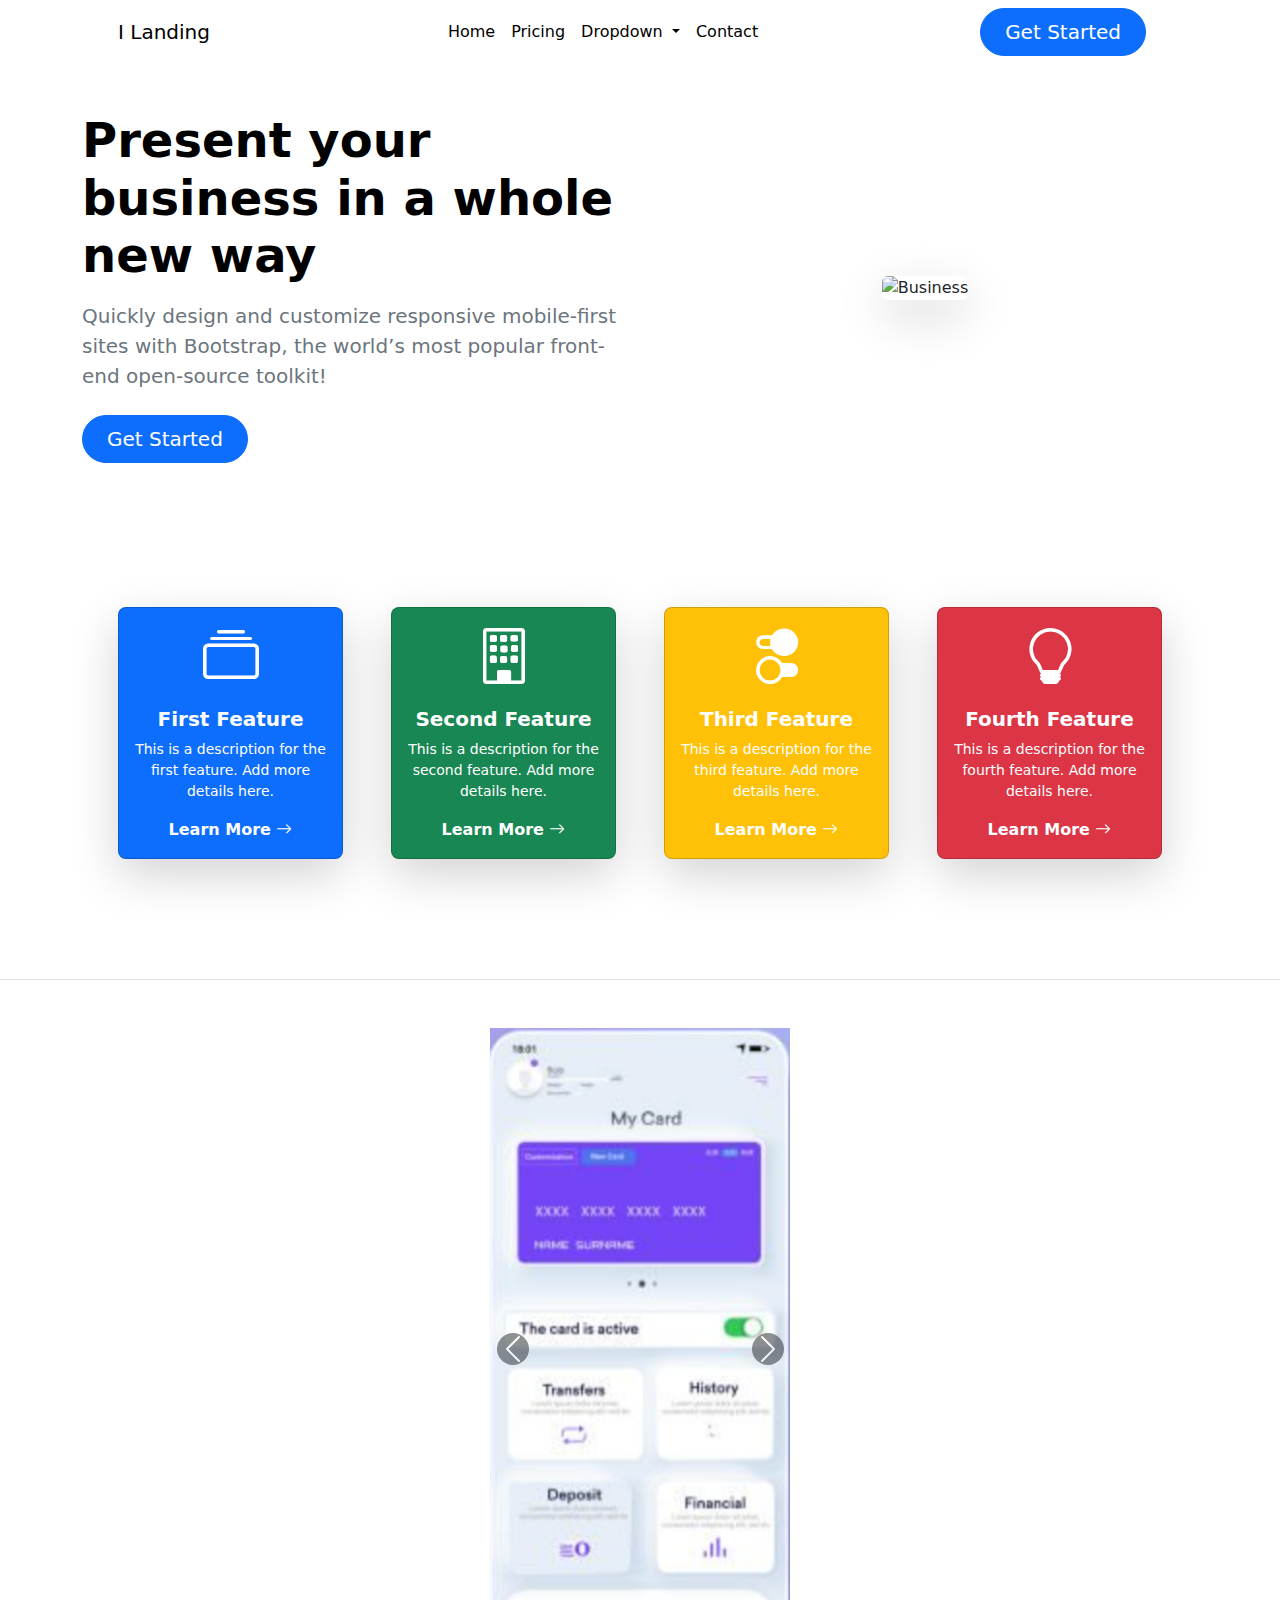
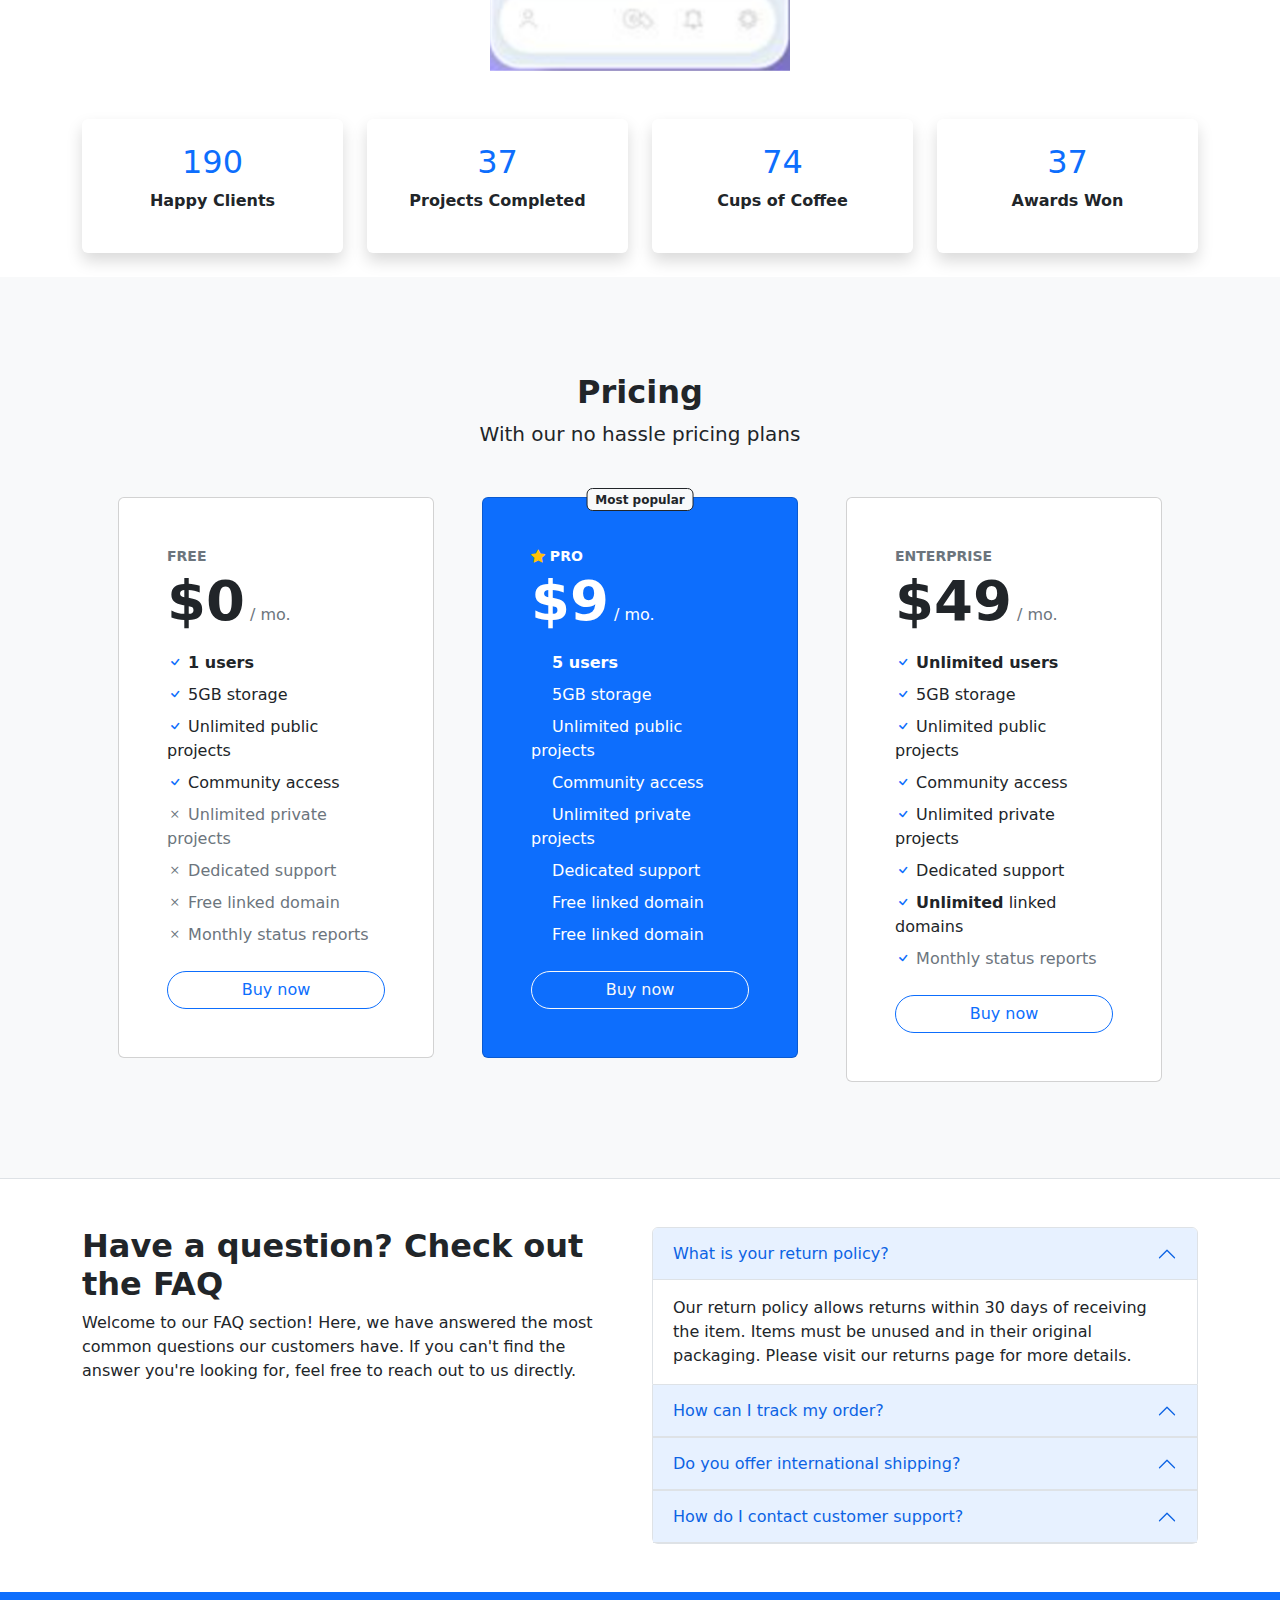
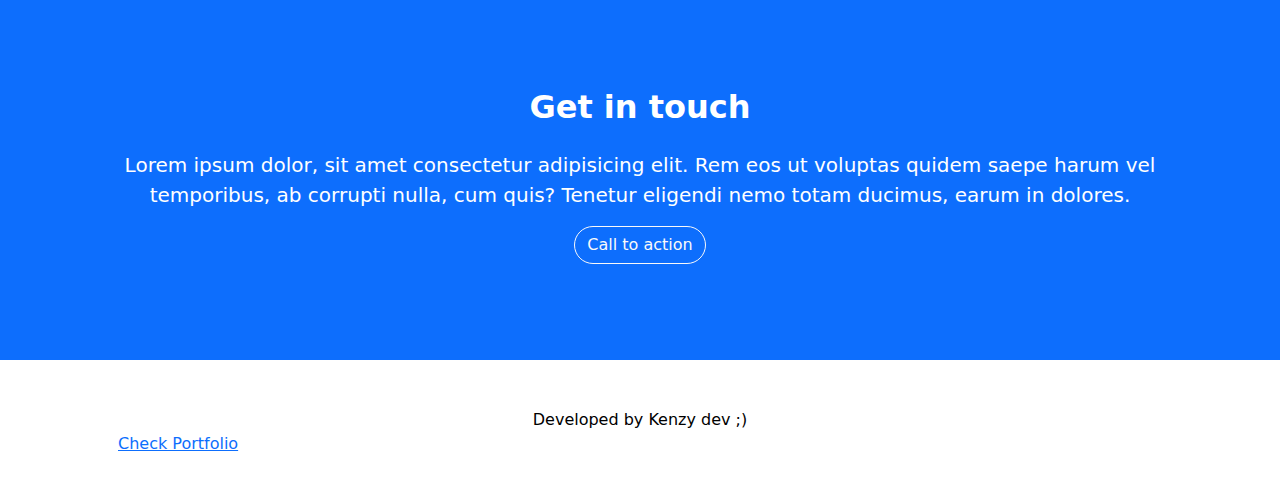
==== index.html @ da6e5389 "tech task" ====
<!DOCTYPE html>
<html lang="en">
  <head>
    <meta charset="utf-8" />
    <meta
      name="viewport"
      content="width=device-width, initial-scale=1, shrink-to-fit=no"
    />
    <meta name="description" content="" />
    <meta name="author" content="" />
    <title>Business Frontpage - Start Bootstrap Template</title>
    <link rel="icon" type="image/x-icon" href="assets/favicon.ico" />
    <link
      href="https://cdn.jsdelivr.net/npm/bootstrap-icons@1.4.1/font/bootstrap-icons.css"
      rel="stylesheet"
    />
    <link href="css/styles.css" rel="stylesheet" />
  </head>
  <body>
    <!-- Responsive navbar-->
    <nav class="navbar navbar-expand-lg bg-white">
      <div class="container px-5">
        <a class="navbar-brand text-black d-lg-none" href="#!">I Landing</a>

        <button
          class="navbar-toggler"
          type="button"
          data-bs-toggle="collapse"
          data-bs-target="#navbarSupportedContent"
          aria-controls="navbarSupportedContent"
          aria-expanded="false"
          aria-label="Toggle navigation"
        >
          <span class="navbar-toggler-icon"></span>
        </button>
        <div
          class="collapse navbar-collapse justify-content-sm-between"
          id="navbarSupportedContent"
        >
          <a class="navbar-brand text-black d-none d-lg-block" href="#!"
            >I Landing</a
          >

          <ul class="navbar-nav mb-2 mb-lg-0">
            <li class="nav-item">
              <a
                class="nav-link text-black active"
                aria-current="page"
                href="#!"
                >Home</a
              >
            </li>
            <li class="nav-item">
              <a class="nav-link text-black" href="#!">Pricing</a>
            </li>

            <li class="nav-item dropdown">
              <a
                class="nav-link dropdown-toggle text-black"
                href="#"
                id="navbarDropdown"
                role="button"
                data-bs-toggle="dropdown"
                aria-expanded="false"
              >
                Dropdown
              </a>
              <ul class="dropdown-menu">
                <li><a class="dropdown-item" href="#!">Web Design</a></li>
                <li><a class="dropdown-item" href="#!">Marketing</a></li>
                <li><a class="dropdown-item" href="#!">SEO</a></li>
              </ul>
            </li>
            <li class="nav-item">
              <a class="nav-link text-black" href="#!">Contact</a>
            </li>
          </ul>
          <div
            class="d-grid gap-3 d-sm-flex justify-content-sm-start justify-content-center"
          >
            <a class="btn btn-primary btn-lg px-4 me-sm-3" href="#features"
              >Get Started</a
            >
          </div>
        </div>
      </div>
    </nav>
    <!-- Header-->
    <header class="bs-gray-100">
      <div class="container custom-container my-5">
        <div class="row align-items-center">
          <!-- Left Text Section -->
          <div class="col-lg-6 text-lg-start text-center">
            <h1 class="display-5 fw-bold text-black mb-3">
              Present your business in a whole new way
            </h1>
            <p class="lead text-muted mb-4">
              Quickly design and customize responsive mobile-first sites with
              Bootstrap, the world’s most popular front-end open-source toolkit!
            </p>
            <div
              class="d-grid gap-3 d-sm-flex justify-content-sm-start justify-content-center"
            >
              <a class="btn btn-primary btn-lg px-4 me-sm-3" href="#features"
                >Get Started</a
              >
            </div>
          </div>

          <!-- Right Image Section -->
          <div class="col-lg-6 text-center">
            <img
              src="https://img.freepik.com/free-vector/people-teamworking-project-illustrated_23-2148788527.jpg"
              alt="Business"
              class="img-fluid rounded shadow-lg"
            />
          </div>
        </div>
      </div>
    </header>
    <!-- features section-->
    <section class="py-5 border-bottom" id="features">
      <div class="container px-5 my-5">
        <div class="row gx-5">
          <!-- Card 1 -->
          <div class="col-lg-3 col-md-6 mb-4">
            <div class="card text-white bg-primary shadow-lg rounded-3">
              <div class="card-body text-center">
                <i class="bi bi-collection display-4"></i>
                <h2 class="h5 fw-bold mt-3">First Feature</h2>
                <p class="small">
                  This is a description for the first feature. Add more details
                  here.
                </p>
                <a class="text-white text-decoration-none fw-bold" href="#!">
                  Learn More <i class="bi bi-arrow-right"></i>
                </a>
              </div>
            </div>
          </div>

          <!-- Card 2 -->
          <div class="col-lg-3 col-md-6 mb-4">
            <div class="card text-white bg-success shadow-lg rounded-3">
              <div class="card-body text-center">
                <i class="bi bi-building display-4"></i>
                <h2 class="h5 fw-bold mt-3">Second Feature</h2>
                <p class="small">
                  This is a description for the second feature. Add more details
                  here.
                </p>
                <a class="text-white text-decoration-none fw-bold" href="#!">
                  Learn More <i class="bi bi-arrow-right"></i>
                </a>
              </div>
            </div>
          </div>

          <!-- Card 3 -->
          <div class="col-lg-3 col-md-6 mb-4">
            <div class="card text-white bg-warning shadow-lg rounded-3">
              <div class="card-body text-center">
                <i class="bi bi-toggles2 display-4"></i>
                <h2 class="h5 fw-bold mt-3">Third Feature</h2>
                <p class="small">
                  This is a description for the third feature. Add more details
                  here.
                </p>
                <a class="text-white text-decoration-none fw-bold" href="#!">
                  Learn More <i class="bi bi-arrow-right"></i>
                </a>
              </div>
            </div>
          </div>

          <!-- Card 4 -->
          <div class="col-lg-3 col-md-6 mb-4">
            <div class="card text-white bg-danger shadow-lg rounded-3">
              <div class="card-body text-center">
                <i class="bi bi-lightbulb display-4"></i>
                <h2 class="h5 fw-bold mt-3">Fourth Feature</h2>
                <p class="small">
                  This is a description for the fourth feature. Add more details
                  here.
                </p>
                <a class="text-white text-decoration-none fw-bold" href="#!">
                  Learn More <i class="bi bi-arrow-right"></i>
                </a>
              </div>
            </div>
          </div>
        </div>
      </div>
    </section>

    <!-- slider -->
    <section class="py-5">
      <div class="container">
        <div
          id="carouselExample"
          class="carousel slide"
          style="width: 300px; margin: 0 auto"
          data-bs-ride="carousel"
          data-bs-interval="2000"
        >
          <div class="carousel-indicators">
            <button
              type="button"
              data-bs-target="#carouselExample"
              data-bs-slide-to="0"
              class="active"
            ></button>
            <button
              type="button"
              data-bs-target="#carouselExample"
              data-bs-slide-to="1"
            ></button>
            <button
              type="button"
              data-bs-target="#carouselExample"
              data-bs-slide-to="2"
            ></button>
          </div>

          <!-- Image Slides -->
          <div class="carousel-inner text-center">
            <div class="carousel-item active">
              <img
                src="./assets/image1.png"
                class="d-block w-100"
                alt="Slide 1"
              />
            </div>
            <div class="carousel-item">
              <img
                src="./assets/image2.png"
                class="d-block w-100"
                alt="Slide 2"
              />
            </div>
            <div class="carousel-item">
              <img
                src="./assets/image3.png"
                class="d-block w-100"
                alt="Slide 3"
              />
            </div>
          </div>

          <button
            class="carousel-control-prev"
            type="button"
            data-bs-target="#carouselExample"
            data-bs-slide="prev"
          >
            <span
              class="carousel-control-prev-icon bg-dark rounded-circle p-2"
              aria-hidden="true"
            ></span>
            <span class="visually-hidden">Previous</span>
          </button>
          <button
            class="carousel-control-next"
            type="button"
            data-bs-target="#carouselExample"
            data-bs-slide="next"
          >
            <span
              class="carousel-control-next-icon bg-dark rounded-circle p-2"
              aria-hidden="true"
            ></span>
            <span class="visually-hidden">Next</span>
          </button>
        </div>
      </div>
    </section>

    <div class="container text-center">
      <div class="row">
        <div class="col-lg-3 col-md-6 mb-4">
          <div class="counter-box p-4 bg-white shadow rounded">
            <h2 class="counter text-primary" data-target="1500">0</h2>
            <p class="fw-bold">Happy Clients</p>
          </div>
        </div>

        <div class="col-lg-3 col-md-6 mb-4">
          <div class="counter-box p-4 bg-white shadow rounded">
            <h2 class="counter text-primary" data-target="120">0</h2>
            <p class="fw-bold">Projects Completed</p>
          </div>
        </div>

        <div class="col-lg-3 col-md-6 mb-4">
          <div class="counter-box p-4 bg-white shadow rounded">
            <h2 class="counter text-primary" data-target="350">0</h2>
            <p class="fw-bold">Cups of Coffee</p>
          </div>
        </div>

        <div class="col-lg-3 col-md-6 mb-4">
          <div class="counter-box p-4 bg-white shadow rounded">
            <h2 class="counter text-primary" data-target="75">0</h2>
            <p class="fw-bold">Awards Won</p>
          </div>
        </div>
      </div>
    </div>

    <!-- Pricing section-->
    <section class="bg-light py-5 border-bottom">
      <div class="container px-5 my-5">
        <div class="text-center mb-5">
          <h2 class="fw-bolder">Pricing</h2>
          <p class="lead mb-0">With our no hassle pricing plans</p>
        </div>
        <div class="row gx-5 justify-content-center">
          <!-- Pricing card free-->
          <div class="col-lg-6 col-xl-4">
            <div class="card mb-5 mb-xl-0">
              <div class="card-body p-5">
                <div class="small text-uppercase fw-bold text-muted">Free</div>
                <div class="mb-3">
                  <span class="display-4 fw-bold">$0</span>
                  <span class="text-muted">/ mo.</span>
                </div>
                <ul class="list-unstyled mb-4">
                  <li class="mb-2">
                    <i class="bi bi-check text-primary"></i>
                    <strong>1 users</strong>
                  </li>
                  <li class="mb-2">
                    <i class="bi bi-check text-primary"></i>
                    5GB storage
                  </li>
                  <li class="mb-2">
                    <i class="bi bi-check text-primary"></i>
                    Unlimited public projects
                  </li>
                  <li class="mb-2">
                    <i class="bi bi-check text-primary"></i>
                    Community access
                  </li>
                  <li class="mb-2 text-muted">
                    <i class="bi bi-x"></i>
                    Unlimited private projects
                  </li>
                  <li class="mb-2 text-muted">
                    <i class="bi bi-x"></i>
                    Dedicated support
                  </li>
                  <li class="mb-2 text-muted">
                    <i class="bi bi-x"></i>
                    Free linked domain
                  </li>
                  <li class="text-muted">
                    <i class="bi bi-x"></i>
                    Monthly status reports
                  </li>
                </ul>
                <div class="d-grid">
                  <a class="btn btn-outline-primary" href="#!">Buy now</a>
                </div>
              </div>
            </div>
          </div>

          <div class="col-lg-6 col-xl-4">
            <div
              class="card mb-5 mb-xl-0 position-relative bg-primary text-white"
            >
              <span
                class="position-absolute top-0 start-50 translate-middle-x badge bg-light text-dark border border-dark text-blue"
                style="top: -10px !important"
                >Most popular</span
              >

              <div class="card-body p-5">
                <div class="small text-uppercase fw-bold">
                  <i class="bi bi-star-fill text-warning"></i>
                  Pro
                </div>
                <div class="mb-3">
                  <span class="display-4 fw-bold">$9</span>
                  <span>/ mo.</span>
                </div>
                <ul class="list-unstyled mb-4">
                  <li class="mb-2">
                    <i class="bi bi-check text-primary"></i>
                    <strong>5 users</strong>
                  </li>
                  <li class="mb-2">
                    <i class="bi bi-check text-primary"></i>
                    5GB storage
                  </li>
                  <li class="mb-2">
                    <i class="bi bi-check text-primary"></i>
                    Unlimited public projects
                  </li>
                  <li class="mb-2">
                    <i class="bi bi-check text-primary"></i>
                    Community access
                  </li>
                  <li class="mb-2">
                    <i class="bi bi-check text-primary"></i>
                    Unlimited private projects
                  </li>
                  <li class="mb-2">
                    <i class="bi bi-check text-primary"></i>
                    Dedicated support
                  </li>
                  <li class="mb-2">
                    <i class="bi bi-check text-primary"></i>
                    Free linked domain
                  </li>
                  <li class="mb-2">
                    <i class="bi bi-check text-primary"></i>
                    Free linked domain
                  </li>
                </ul>
                <div class="d-grid">
                  <button type="button" class="btn btn-outline-light">
                    Buy now
                  </button>
                </div>
              </div>
            </div>
          </div>

          <!-- Pricing card enterprise-->
          <div class="col-lg-6 col-xl-4">
            <div class="card">
              <div class="card-body p-5">
                <div class="small text-uppercase fw-bold text-muted">
                  Enterprise
                </div>
                <div class="mb-3">
                  <span class="display-4 fw-bold">$49</span>
                  <span class="text-muted">/ mo.</span>
                </div>
                <ul class="list-unstyled mb-4">
                  <li class="mb-2">
                    <i class="bi bi-check text-primary"></i>
                    <strong>Unlimited users</strong>
                  </li>
                  <li class="mb-2">
                    <i class="bi bi-check text-primary"></i>
                    5GB storage
                  </li>
                  <li class="mb-2">
                    <i class="bi bi-check text-primary"></i>
                    Unlimited public projects
                  </li>
                  <li class="mb-2">
                    <i class="bi bi-check text-primary"></i>
                    Community access
                  </li>
                  <li class="mb-2">
                    <i class="bi bi-check text-primary"></i>
                    Unlimited private projects
                  </li>
                  <li class="mb-2">
                    <i class="bi bi-check text-primary"></i>
                    Dedicated support
                  </li>
                  <li class="mb-2">
                    <i class="bi bi-check text-primary"></i>
                    <strong>Unlimited</strong>
                    linked domains
                  </li>
                  <li class="text-muted">
                    <i class="bi bi-check text-primary"></i>
                    Monthly status reports
                  </li>
                </ul>
                <div class="d-grid">
                  <a class="btn btn-outline-primary" href="#!">Buy now</a>
                </div>
              </div>
            </div>
          </div>
        </div>
      </div>
    </section>
    <!-- FAQ SECTION -->
    <section class="py-5">
      <div class="container">
        <div class="row">
          <!-- left side desc and title -->
          <div class="col-lg-6 mb-5 mb-lg-0">
            <h2 class="h2 fw-bolder">Have a question? Check out the FAQ</h2>
            <p>
              Welcome to our FAQ section! Here, we have answered the most common
              questions our customers have. If you can't find the answer you're
              looking for, feel free to reach out to us directly.
            </p>
          </div>

          <!--right side with questions and dropdowns -->
          <div class="col-lg-6">
            <div class="accordion" id="faqAccordion">
              <!-- Question 1 -->
              <div class="accordion-item">
                <h2 class="accordion-header" id="faqHeading1">
                  <button
                    class="accordion-button"
                    type="button"
                    data-bs-toggle="collapse"
                    data-bs-target="#faqCollapse1"
                    aria-expanded="true"
                    aria-controls="faqCollapse1"
                  >
                    What is your return policy?
                  </button>
                </h2>
                <div
                  id="faqCollapse1"
                  class="accordion-collapse collapse show"
                  aria-labelledby="faqHeading1"
                  data-bs-parent="#faqAccordion"
                >
                  <div class="accordion-body">
                    Our return policy allows returns within 30 days of receiving
                    the item. Items must be unused and in their original
                    packaging. Please visit our returns page for more details.
                  </div>
                </div>
              </div>

              <!-- Question 2 -->
              <div class="accordion-item">
                <h2 class="accordion-header" id="faqHeading2">
                  <button
                    class="accordion-button"
                    type="button"
                    data-bs-toggle="collapse"
                    data-bs-target="#faqCollapse2"
                    aria-expanded="false"
                    aria-controls="faqCollapse2"
                  >
                    How can I track my order?
                  </button>
                </h2>
                <div
                  id="faqCollapse2"
                  class="accordion-collapse collapse"
                  aria-labelledby="faqHeading2"
                  data-bs-parent="#faqAccordion"
                >
                  <div class="accordion-body">
                    Once your order is shipped, you will receive an email with
                    tracking information. You can also log into your account on
                    our website to track the status of your order.
                  </div>
                </div>
              </div>

              <!-- Question 3 -->
              <div class="accordion-item">
                <h2 class="accordion-header" id="faqHeading3">
                  <button
                    class="accordion-button"
                    type="button"
                    data-bs-toggle="collapse"
                    data-bs-target="#faqCollapse3"
                    aria-expanded="false"
                    aria-controls="faqCollapse3"
                  >
                    Do you offer international shipping?
                  </button>
                </h2>
                <div
                  id="faqCollapse3"
                  class="accordion-collapse collapse"
                  aria-labelledby="faqHeading3"
                  data-bs-parent="#faqAccordion"
                >
                  <div class="accordion-body">
                    Yes, we do offer international shipping to a wide range of
                    countries. Shipping fees and delivery times may vary
                    depending on your location.
                  </div>
                </div>
              </div>

              <!-- Question 4 -->
              <div class="accordion-item">
                <h2 class="accordion-header" id="faqHeading4">
                  <button
                    class="accordion-button"
                    type="button"
                    data-bs-toggle="collapse"
                    data-bs-target="#faqCollapse4"
                    aria-expanded="false"
                    aria-controls="faqCollapse4"
                  >
                    How do I contact customer support?
                  </button>
                </h2>
                <div
                  id="faqCollapse4"
                  class="accordion-collapse collapse"
                  aria-labelledby="faqHeading4"
                  data-bs-parent="#faqAccordion"
                >
                  <div class="accordion-body">
                    You can contact our customer support team through our
                    contact page or by sending an email to support@example.com.
                    We are available 24/7 to assist you.
                  </div>
                </div>
              </div>
            </div>
          </div>
        </div>
      </div>
    </section>
    <!--  -->

    <!-- Contact section-->
    <section class="bg-primary py-5">
      <div class="container px-5 my-5 px-5 text-white">
        <div class="text-center mb-5 gap-3 d-sm-flex flex-md-column">
          <h2 class="fw-bolder">Get in touch</h2>
          <p class="lead mb-0">
            Lorem ipsum dolor, sit amet consectetur adipisicing elit. Rem eos ut
            voluptas quidem saepe harum vel temporibus, ab corrupti nulla, cum
            quis? Tenetur eligendi nemo totam ducimus, earum in dolores.
          </p>
          <div>
            <button type="button" class="btn btn-outline-light btn-group">
              Call to action
            </button>
          </div>
        </div>
      </div>
    </section>
    <!-- Footer-->
    <footer class="py-5 bg-white text-black">
      <div class="container px-5">
        <p class="m-0 text-center text-black">Developed by Kenzy dev ;)</p>
        <a href="https://kenzy.vercel.app/developer">Check Portfolio</a>
        <button
          id="scrollToTopBtn"
          class="btn btn-primary btn-sm mt-3"
          style="position: fixed; bottom: 20px; right: 20px; display: none; width: 50px; height: 50px;"
        >
          ↑ 
        </button>
      </div>
    </footer>

    <script>
        // for anchor button to scroll
      var mybutton = document.getElementById("scrollToTopBtn");

      window.onscroll = function () {
        if (
          document.body.scrollTop > 100 ||
          document.documentElement.scrollTop > 100
        ) {
          mybutton.style.display = "block";
        } else {
          mybutton.style.display = "none";
        }
      };

      mybutton.onclick = function () {
        window.scrollTo({ top: 0, behavior: "smooth" });
      };

    //    counter
      document.addEventListener("DOMContentLoaded", function () {
        const counters = document.querySelectorAll(".counter");
        const speed = 310;

        counters.forEach((counter) => {
          const updateCount = () => {
            const target = +counter.getAttribute("data-target");
            const count = +counter.innerText;
            const increment = target / speed;

            if (count < target) {
              counter.innerText = Math.ceil(count + increment);
              setTimeout(updateCount, 20);
            } else {
              counter.innerText = target;
            }
          };

          updateCount();
        });
      });
    </script>
    <!-- Bootstrap core JS-->
    <script src="https://cdn.jsdelivr.net/npm/bootstrap@5.2.3/dist/js/bootstrap.bundle.min.js"></script>
    <!-- Core theme JS-->
    <script src="js/scripts.js"></script>
    <!-- * * * * * * * * * * * * * * * * * * * * * * * * * * * * * * * * * * * * * * * *-->
    <!-- * *                               SB Forms JS                               * *-->
    <!-- * * Activate your form at https://startbootstrap.com/solution/contact-forms * *-->
    <!-- * * * * * * * * * * * * * * * * * * * * * * * * * * * * * * * * * * * * * * * *-->
    <script src="https://cdn.startbootstrap.com/sb-forms-latest.js"></script>
  </body>
</html>
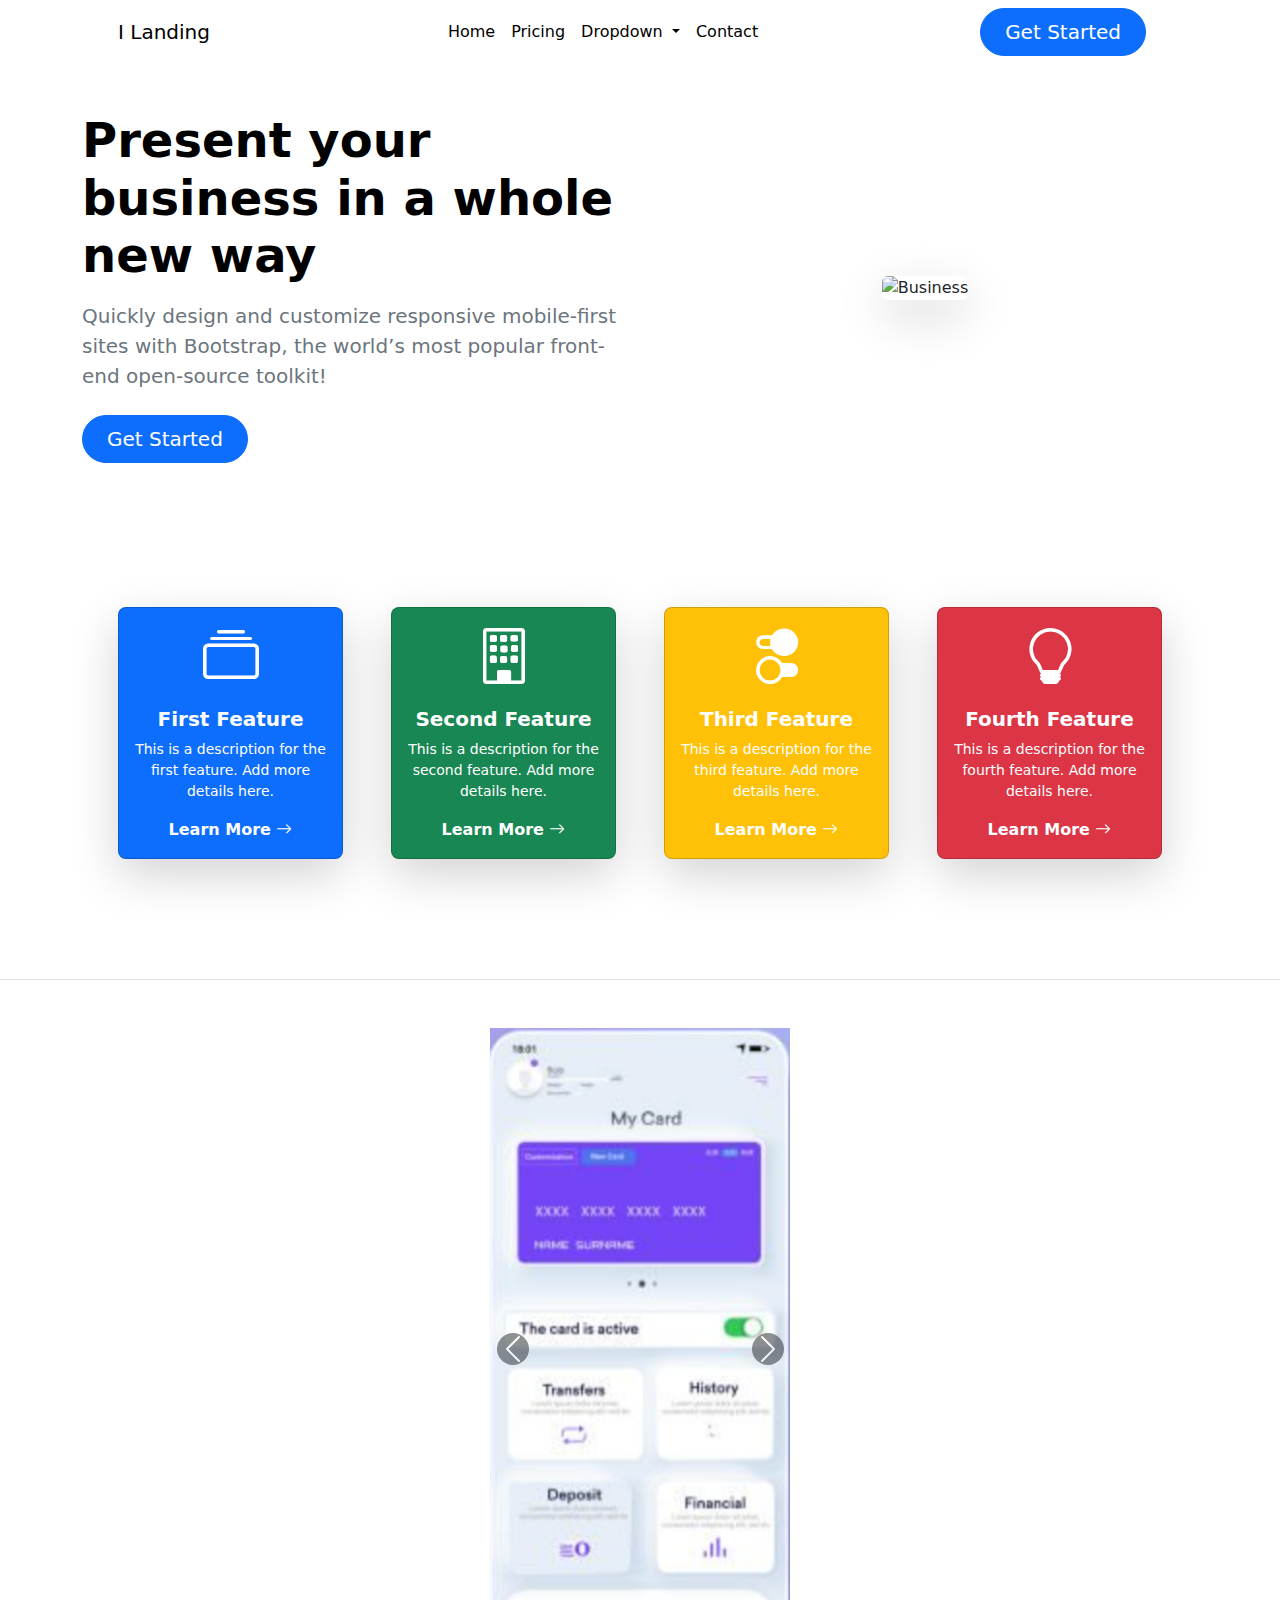
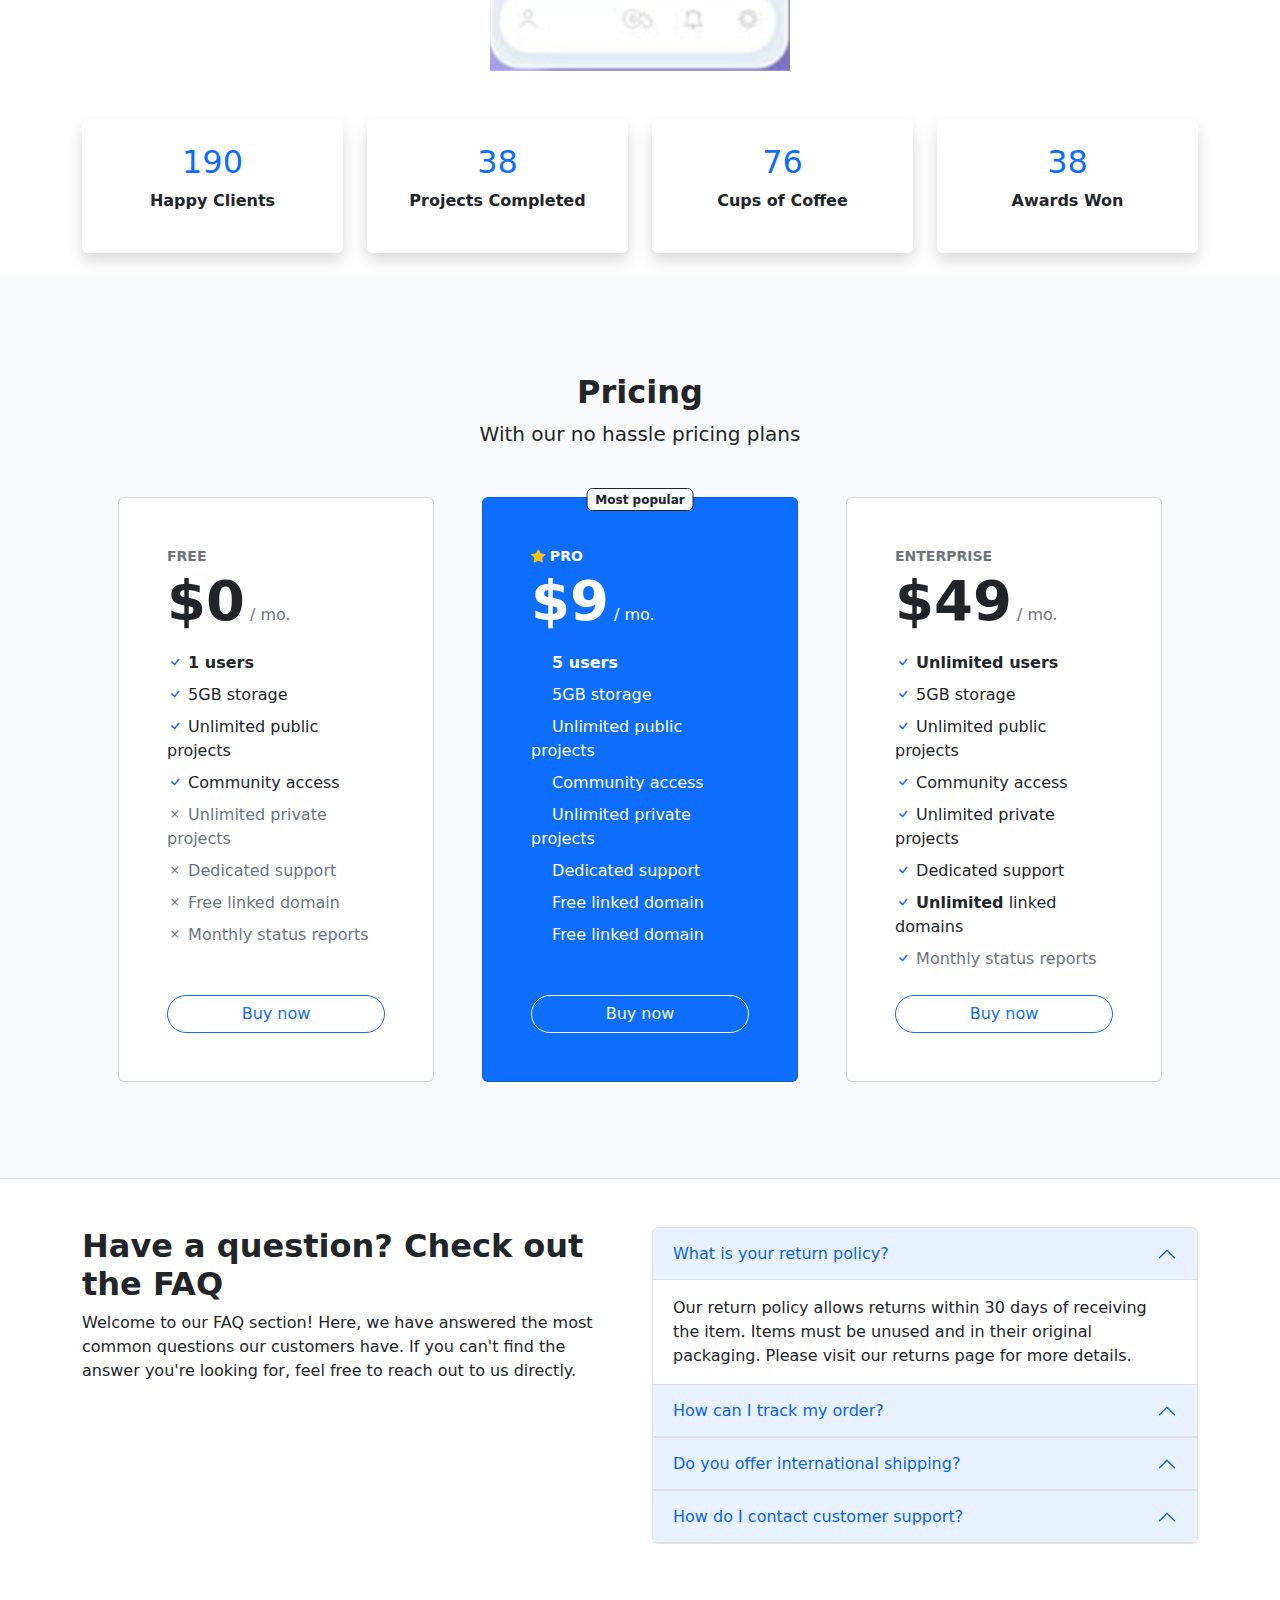
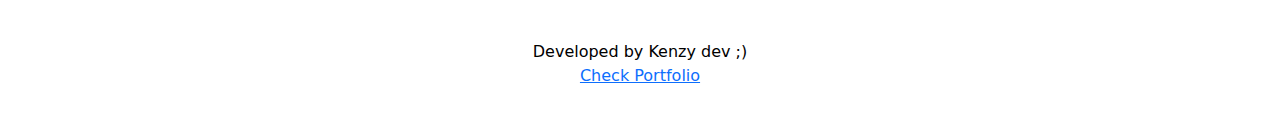
==== commit 65adef9b: "finished with footer" ====
--- a/index.html
+++ b/index.html
@@ -16,642 +16,701 @@
     />
     <link href="css/styles.css" rel="stylesheet" />
   </head>
+  <style>
+    html,
+    body {
+      height: 100%;
+      margin: 0;
+      padding: 0;
+    }
+
+    #page-container {
+      display: flex;
+      flex-direction: column;
+      min-height: 100vh;
+    }
+
+    #content-wrap {
+      flex: 1;
+    }
+
+    footer {
+      background: black;
+      color: white;
+      text-align: center;
+      padding: 20px 0;
+      width: 100%;
+    }
+  </style>
   <body>
-    <!-- Responsive navbar-->
-    <nav class="navbar navbar-expand-lg bg-white">
-      <div class="container px-5">
-        <a class="navbar-brand text-black d-lg-none" href="#!">I Landing</a>
-
-        <button
-          class="navbar-toggler"
-          type="button"
-          data-bs-toggle="collapse"
-          data-bs-target="#navbarSupportedContent"
-          aria-controls="navbarSupportedContent"
-          aria-expanded="false"
-          aria-label="Toggle navigation"
-        >
-          <span class="navbar-toggler-icon"></span>
-        </button>
-        <div
-          class="collapse navbar-collapse justify-content-sm-between"
-          id="navbarSupportedContent"
-        >
-          <a class="navbar-brand text-black d-none d-lg-block" href="#!"
-            >I Landing</a
-          >
-
-          <ul class="navbar-nav mb-2 mb-lg-0">
-            <li class="nav-item">
-              <a
-                class="nav-link text-black active"
-                aria-current="page"
-                href="#!"
-                >Home</a
+    <div id="page-container">
+      <div id="content-wrap">
+        <!-- Responsive navbar-->
+        <nav class="navbar navbar-expand-lg bg-white">
+          <div class="container px-5">
+            <a class="navbar-brand text-black d-lg-none" href="#!">I Landing</a>
+
+            <button
+              class="navbar-toggler"
+              type="button"
+              data-bs-toggle="collapse"
+              data-bs-target="#navbarSupportedContent"
+              aria-controls="navbarSupportedContent"
+              aria-expanded="false"
+              aria-label="Toggle navigation"
+            >
+              <span class="navbar-toggler-icon"></span>
+            </button>
+            <div
+              class="collapse navbar-collapse justify-content-sm-between"
+              id="navbarSupportedContent"
+            >
+              <a class="navbar-brand text-black d-none d-lg-block" href="#!"
+                >I Landing</a
               >
-            </li>
-            <li class="nav-item">
-              <a class="nav-link text-black" href="#!">Pricing</a>
-            </li>
-
-            <li class="nav-item dropdown">
-              <a
-                class="nav-link dropdown-toggle text-black"
-                href="#"
-                id="navbarDropdown"
-                role="button"
-                data-bs-toggle="dropdown"
-                aria-expanded="false"
+
+              <ul class="navbar-nav mb-2 mb-lg-0">
+                <li class="nav-item">
+                  <a
+                    class="nav-link text-black active"
+                    aria-current="page"
+                    href="#!"
+                    >Home</a
+                  >
+                </li>
+                <li class="nav-item">
+                  <a class="nav-link text-black" href="#!">Pricing</a>
+                </li>
+
+                <li class="nav-item dropdown">
+                  <a
+                    class="nav-link dropdown-toggle text-black"
+                    href="#"
+                    id="navbarDropdown"
+                    role="button"
+                    data-bs-toggle="dropdown"
+                    aria-expanded="false"
+                  >
+                    Dropdown
+                  </a>
+                  <ul class="dropdown-menu">
+                    <li><a class="dropdown-item" href="#!">Web Design</a></li>
+                    <li><a class="dropdown-item" href="#!">Marketing</a></li>
+                    <li><a class="dropdown-item" href="#!">SEO</a></li>
+                  </ul>
+                </li>
+                <li class="nav-item">
+                  <a class="nav-link text-black" href="#!">Contact</a>
+                </li>
+              </ul>
+              <div
+                class="d-grid gap-3 d-sm-flex justify-content-sm-start justify-content-center"
               >
-                Dropdown
-              </a>
-              <ul class="dropdown-menu">
-                <li><a class="dropdown-item" href="#!">Web Design</a></li>
-                <li><a class="dropdown-item" href="#!">Marketing</a></li>
-                <li><a class="dropdown-item" href="#!">SEO</a></li>
-              </ul>
-            </li>
-            <li class="nav-item">
-              <a class="nav-link text-black" href="#!">Contact</a>
-            </li>
-          </ul>
-          <div
-            class="d-grid gap-3 d-sm-flex justify-content-sm-start justify-content-center"
-          >
-            <a class="btn btn-primary btn-lg px-4 me-sm-3" href="#features"
-              >Get Started</a
+                <a class="btn btn-primary btn-lg px-4 me-sm-3" href="#features"
+                  >Get Started</a
+                >
+              </div>
+            </div>
+          </div>
+        </nav>
+
+        <header class="bs-gray-100">
+          <div class="container custom-container my-5">
+            <div class="row align-items-center">
+              <!-- Left Text Section -->
+              <div class="col-lg-6 text-lg-start text-center">
+                <h1 class="display-5 fw-bold text-black mb-3">
+                  Present your business in a whole new way
+                </h1>
+                <p class="lead text-muted mb-4">
+                  Quickly design and customize responsive mobile-first sites
+                  with Bootstrap, the world’s most popular front-end open-source
+                  toolkit!
+                </p>
+                <div
+                  class="d-grid gap-3 d-sm-flex justify-content-sm-start justify-content-center"
+                >
+                  <a
+                    class="btn btn-primary btn-lg px-4 me-sm-3"
+                    href="#features"
+                    >Get Started</a
+                  >
+                </div>
+              </div>
+
+              <!-- Right Image Section -->
+              <div class="col-lg-6 text-center">
+                <img
+                  src="https://img.freepik.com/free-vector/people-teamworking-project-illustrated_23-2148788527.jpg"
+                  alt="Business"
+                  class="img-fluid rounded shadow-lg"
+                />
+              </div>
+            </div>
+          </div>
+        </header>
+        <!-- features section-->
+        <section class="py-5 border-bottom" id="features">
+          <div class="container px-5 my-5">
+            <div class="row gx-5">
+              <!-- Card 1 -->
+              <div class="col-lg-3 col-md-6 mb-4">
+                <div class="card text-white bg-primary shadow-lg rounded-3">
+                  <div class="card-body text-center">
+                    <i class="bi bi-collection display-4"></i>
+                    <h2 class="h5 fw-bold mt-3">First Feature</h2>
+                    <p class="small">
+                      This is a description for the first feature. Add more
+                      details here.
+                    </p>
+                    <a
+                      class="text-white text-decoration-none fw-bold"
+                      href="#!"
+                    >
+                      Learn More <i class="bi bi-arrow-right"></i>
+                    </a>
+                  </div>
+                </div>
+              </div>
+
+              <!-- Card 2 -->
+              <div class="col-lg-3 col-md-6 mb-4">
+                <div class="card text-white bg-success shadow-lg rounded-3">
+                  <div class="card-body text-center">
+                    <i class="bi bi-building display-4"></i>
+                    <h2 class="h5 fw-bold mt-3">Second Feature</h2>
+                    <p class="small">
+                      This is a description for the second feature. Add more
+                      details here.
+                    </p>
+                    <a
+                      class="text-white text-decoration-none fw-bold"
+                      href="#!"
+                    >
+                      Learn More <i class="bi bi-arrow-right"></i>
+                    </a>
+                  </div>
+                </div>
+              </div>
+
+              <!-- Card 3 -->
+              <div class="col-lg-3 col-md-6 mb-4">
+                <div class="card text-white bg-warning shadow-lg rounded-3">
+                  <div class="card-body text-center">
+                    <i class="bi bi-toggles2 display-4"></i>
+                    <h2 class="h5 fw-bold mt-3">Third Feature</h2>
+                    <p class="small">
+                      This is a description for the third feature. Add more
+                      details here.
+                    </p>
+                    <a
+                      class="text-white text-decoration-none fw-bold"
+                      href="#!"
+                    >
+                      Learn More <i class="bi bi-arrow-right"></i>
+                    </a>
+                  </div>
+                </div>
+              </div>
+
+              <!-- Card 4 -->
+              <div class="col-lg-3 col-md-6 mb-4">
+                <div class="card text-white bg-danger shadow-lg rounded-3">
+                  <div class="card-body text-center">
+                    <i class="bi bi-lightbulb display-4"></i>
+                    <h2 class="h5 fw-bold mt-3">Fourth Feature</h2>
+                    <p class="small">
+                      This is a description for the fourth feature. Add more
+                      details here.
+                    </p>
+                    <a
+                      class="text-white text-decoration-none fw-bold"
+                      href="#!"
+                    >
+                      Learn More <i class="bi bi-arrow-right"></i>
+                    </a>
+                  </div>
+                </div>
+              </div>
+            </div>
+          </div>
+        </section>
+
+        <!-- slider -->
+        <section class="py-5">
+          <div class="container">
+            <div
+              id="carouselExample"
+              class="carousel slide"
+              style="width: 300px; margin: 0 auto"
+              data-bs-ride="carousel"
+              data-bs-interval="2000"
             >
+              <div class="carousel-indicators">
+                <button
+                  type="button"
+                  data-bs-target="#carouselExample"
+                  data-bs-slide-to="0"
+                  class="active"
+                ></button>
+                <button
+                  type="button"
+                  data-bs-target="#carouselExample"
+                  data-bs-slide-to="1"
+                ></button>
+                <button
+                  type="button"
+                  data-bs-target="#carouselExample"
+                  data-bs-slide-to="2"
+                ></button>
+              </div>
+
+              <!-- Image Slides -->
+              <div class="carousel-inner text-center">
+                <div class="carousel-item active">
+                  <img
+                    src="./assets/image1.png"
+                    class="d-block w-100"
+                    alt="Slide 1"
+                  />
+                </div>
+                <div class="carousel-item">
+                  <img
+                    src="./assets/image2.png"
+                    class="d-block w-100"
+                    alt="Slide 2"
+                  />
+                </div>
+                <div class="carousel-item">
+                  <img
+                    src="./assets/image3.png"
+                    class="d-block w-100"
+                    alt="Slide 3"
+                  />
+                </div>
+              </div>
+
+              <button
+                class="carousel-control-prev"
+                type="button"
+                data-bs-target="#carouselExample"
+                data-bs-slide="prev"
+              >
+                <span
+                  class="carousel-control-prev-icon bg-dark rounded-circle p-2"
+                  aria-hidden="true"
+                ></span>
+                <span class="visually-hidden">Previous</span>
+              </button>
+              <button
+                class="carousel-control-next"
+                type="button"
+                data-bs-target="#carouselExample"
+                data-bs-slide="next"
+              >
+                <span
+                  class="carousel-control-next-icon bg-dark rounded-circle p-2"
+                  aria-hidden="true"
+                ></span>
+                <span class="visually-hidden">Next</span>
+              </button>
+            </div>
+          </div>
+        </section>
+
+        <div class="container text-center">
+          <div class="row">
+            <div class="col-lg-3 col-md-6 mb-4">
+              <div class="counter-box p-4 bg-white shadow rounded">
+                <h2 class="counter text-primary" data-target="1500">0</h2>
+                <p class="fw-bold">Happy Clients</p>
+              </div>
+            </div>
+
+            <div class="col-lg-3 col-md-6 mb-4">
+              <div class="counter-box p-4 bg-white shadow rounded">
+                <h2 class="counter text-primary" data-target="120">0</h2>
+                <p class="fw-bold">Projects Completed</p>
+              </div>
+            </div>
+
+            <div class="col-lg-3 col-md-6 mb-4">
+              <div class="counter-box p-4 bg-white shadow rounded">
+                <h2 class="counter text-primary" data-target="350">0</h2>
+                <p class="fw-bold">Cups of Coffee</p>
+              </div>
+            </div>
+
+            <div class="col-lg-3 col-md-6 mb-4">
+              <div class="counter-box p-4 bg-white shadow rounded">
+                <h2 class="counter text-primary" data-target="75">0</h2>
+                <p class="fw-bold">Awards Won</p>
+              </div>
+            </div>
           </div>
         </div>
+
+        <!-- Pricing section-->
+        <section class="bg-light py-5 border-bottom">
+          <div class="container px-5 my-5">
+            <div class="text-center mb-5">
+              <h2 class="fw-bolder">Pricing</h2>
+              <p class="lead mb-0">With our no hassle pricing plans</p>
+            </div>
+            <div class="row gx-5 justify-content-center">
+              <!-- Pricing card free-->
+              <div class="col-lg-6 col-xl-4">
+                <div class="card mb-5 mb-xl-0 h-100">
+                  <div class="card-body d-flex flex-column p-5">
+                    <div class="small text-uppercase fw-bold text-muted">
+                      Free
+                    </div>
+                    <div class="mb-3">
+                      <span class="display-4 fw-bold">$0</span>
+                      <span class="text-muted">/ mo.</span>
+                    </div>
+                    <ul class="list-unstyled mb-4 flex-grow-1">
+                      <li class="mb-2">
+                        <i class="bi bi-check text-primary"></i>
+                        <strong>1 users</strong>
+                      </li>
+                      <li class="mb-2">
+                        <i class="bi bi-check text-primary"></i>
+                        5GB storage
+                      </li>
+                      <li class="mb-2">
+                        <i class="bi bi-check text-primary"></i>
+                        Unlimited public projects
+                      </li>
+                      <li class="mb-2">
+                        <i class="bi bi-check text-primary"></i>
+                        Community access
+                      </li>
+                      <li class="mb-2 text-muted">
+                        <i class="bi bi-x"></i>
+                        Unlimited private projects
+                      </li>
+                      <li class="mb-2 text-muted">
+                        <i class="bi bi-x"></i>
+                        Dedicated support
+                      </li>
+                      <li class="mb-2 text-muted">
+                        <i class="bi bi-x"></i>
+                        Free linked domain
+                      </li>
+                      <li class="text-muted">
+                        <i class="bi bi-x"></i>
+                        Monthly status reports
+                      </li>
+                    </ul>
+                    <div class="mt-auto d-grid">
+                      <a class="btn btn-outline-primary" href="#!">Buy now</a>
+                    </div>
+                  </div>
+                </div>
+              </div>
+
+              <div class="col-lg-6 col-xl-4">
+                <div
+                  class="card mb-5 mb-xl-0 position-relative bg-primary text-white d-flex flex-column h-100"
+                >
+                  <span
+                    class="position-absolute top-0 start-50 translate-middle-x badge bg-light text-dark border border-dark text-blue"
+                    style="top: -10px !important"
+                    >Most popular</span
+                  >
+
+                  <div class="card-body p-5 d-flex flex-column h-100">
+                    <div class="small text-uppercase fw-bold">
+                      <i class="bi bi-star-fill text-warning"></i>
+                      Pro
+                    </div>
+                    <div class="mb-3">
+                      <span class="display-4 fw-bold">$9</span>
+                      <span>/ mo.</span>
+                    </div>
+                    <ul class="list-unstyled mb-4">
+                      <li class="mb-2">
+                        <i class="bi bi-check text-primary"></i>
+                        <strong>5 users</strong>
+                      </li>
+                      <li class="mb-2">
+                        <i class="bi bi-check text-primary"></i>
+                        5GB storage
+                      </li>
+                      <li class="mb-2">
+                        <i class="bi bi-check text-primary"></i>
+                        Unlimited public projects
+                      </li>
+                      <li class="mb-2">
+                        <i class="bi bi-check text-primary"></i>
+                        Community access
+                      </li>
+                      <li class="mb-2">
+                        <i class="bi bi-check text-primary"></i>
+                        Unlimited private projects
+                      </li>
+                      <li class="mb-2">
+                        <i class="bi bi-check text-primary"></i>
+                        Dedicated support
+                      </li>
+                      <li class="mb-2">
+                        <i class="bi bi-check text-primary"></i>
+                        Free linked domain
+                      </li>
+                      <li class="mb-2">
+                        <i class="bi bi-check text-primary"></i>
+                        Free linked domain
+                      </li>
+                    </ul>
+                    <div class="d-grid mt-auto">
+                      <button type="button" class="btn btn-outline-light">
+                        Buy now
+                      </button>
+                    </div>
+                  </div>
+                </div>
+              </div>
+
+              <!-- Pricing card enterprise-->
+              <div class="col-lg-6 col-xl-4">
+                <div class="card position-relative h-100">
+                  <div class="card-body d-flex flex-column p-5">
+                    <div class="small text-uppercase fw-bold text-muted">
+                      Enterprise
+                    </div>
+                    <div class="mb-3">
+                      <span class="display-4 fw-bold">$49</span>
+                      <span class="text-muted">/ mo.</span>
+                    </div>
+                    <ul class="list-unstyled mb-4 flex-grow-1">
+                      <li class="mb-2">
+                        <i class="bi bi-check text-primary"></i>
+                        <strong>Unlimited users</strong>
+                      </li>
+                      <li class="mb-2">
+                        <i class="bi bi-check text-primary"></i>
+                        5GB storage
+                      </li>
+                      <li class="mb-2">
+                        <i class="bi bi-check text-primary"></i>
+                        Unlimited public projects
+                      </li>
+                      <li class="mb-2">
+                        <i class="bi bi-check text-primary"></i>
+                        Community access
+                      </li>
+                      <li class="mb-2">
+                        <i class="bi bi-check text-primary"></i>
+                        Unlimited private projects
+                      </li>
+                      <li class="mb-2">
+                        <i class="bi bi-check text-primary"></i>
+                        Dedicated support
+                      </li>
+                      <li class="mb-2">
+                        <i class="bi bi-check text-primary"></i>
+                        <strong>Unlimited</strong> linked domains
+                      </li>
+                      <li class="text-muted">
+                        <i class="bi bi-check text-primary"></i>
+                        Monthly status reports
+                      </li>
+                    </ul>
+                    <div class="mt-auto d-grid">
+                      <a class="btn btn-outline-primary" href="#!">Buy now</a>
+                    </div>
+                  </div>
+                </div>
+              </div>
+            </div>
+          </div>
+        </section>
+        <!-- FAQ SECTION -->
+        <section class="py-5">
+          <div class="container">
+            <div class="row">
+              <!-- left side desc and title -->
+              <div class="col-lg-6 mb-5 mb-lg-0">
+                <h2 class="h2 fw-bolder">Have a question? Check out the FAQ</h2>
+                <p>
+                  Welcome to our FAQ section! Here, we have answered the most
+                  common questions our customers have. If you can't find the
+                  answer you're looking for, feel free to reach out to us
+                  directly.
+                </p>
+              </div>
+
+              <!--right side with questions and dropdowns -->
+              <div class="col-lg-6">
+                <div class="accordion" id="faqAccordion">
+                  <!-- Question 1 -->
+                  <div class="accordion-item">
+                    <h2 class="accordion-header" id="faqHeading1">
+                      <button
+                        class="accordion-button"
+                        type="button"
+                        data-bs-toggle="collapse"
+                        data-bs-target="#faqCollapse1"
+                        aria-expanded="true"
+                        aria-controls="faqCollapse1"
+                      >
+                        What is your return policy?
+                      </button>
+                    </h2>
+                    <div
+                      id="faqCollapse1"
+                      class="accordion-collapse collapse show"
+                      aria-labelledby="faqHeading1"
+                      data-bs-parent="#faqAccordion"
+                    >
+                      <div class="accordion-body">
+                        Our return policy allows returns within 30 days of
+                        receiving the item. Items must be unused and in their
+                        original packaging. Please visit our returns page for
+                        more details.
+                      </div>
+                    </div>
+                  </div>
+
+                  <!-- Question 2 -->
+                  <div class="accordion-item">
+                    <h2 class="accordion-header" id="faqHeading2">
+                      <button
+                        class="accordion-button"
+                        type="button"
+                        data-bs-toggle="collapse"
+                        data-bs-target="#faqCollapse2"
+                        aria-expanded="false"
+                        aria-controls="faqCollapse2"
+                      >
+                        How can I track my order?
+                      </button>
+                    </h2>
+                    <div
+                      id="faqCollapse2"
+                      class="accordion-collapse collapse"
+                      aria-labelledby="faqHeading2"
+                      data-bs-parent="#faqAccordion"
+                    >
+                      <div class="accordion-body">
+                        Once your order is shipped, you will receive an email
+                        with tracking information. You can also log into your
+                        account on our website to track the status of your
+                        order.
+                      </div>
+                    </div>
+                  </div>
+
+                  <!-- Question 3 -->
+                  <div class="accordion-item">
+                    <h2 class="accordion-header" id="faqHeading3">
+                      <button
+                        class="accordion-button"
+                        type="button"
+                        data-bs-toggle="collapse"
+                        data-bs-target="#faqCollapse3"
+                        aria-expanded="false"
+                        aria-controls="faqCollapse3"
+                      >
+                        Do you offer international shipping?
+                      </button>
+                    </h2>
+                    <div
+                      id="faqCollapse3"
+                      class="accordion-collapse collapse"
+                      aria-labelledby="faqHeading3"
+                      data-bs-parent="#faqAccordion"
+                    >
+                      <div class="accordion-body">
+                        Yes, we do offer international shipping to a wide range
+                        of countries. Shipping fees and delivery times may vary
+                        depending on your location.
+                      </div>
+                    </div>
+                  </div>
+
+                  <!-- Question 4 -->
+                  <div class="accordion-item">
+                    <h2 class="accordion-header" id="faqHeading4">
+                      <button
+                        class="accordion-button"
+                        type="button"
+                        data-bs-toggle="collapse"
+                        data-bs-target="#faqCollapse4"
+                        aria-expanded="false"
+                        aria-controls="faqCollapse4"
+                      >
+                        How do I contact customer support?
+                      </button>
+                    </h2>
+                    <div
+                      id="faqCollapse4"
+                      class="accordion-collapse collapse"
+                      aria-labelledby="faqHeading4"
+                      data-bs-parent="#faqAccordion"
+                    >
+                      <div class="accordion-body">
+                        You can contact our customer support team through our
+                        contact page or by sending an email to
+                        support@example.com. We are available 24/7 to assist
+                        you.
+                      </div>
+                    </div>
+                  </div>
+                </div>
+              </div>
+            </div>
+          </div>
+        </section>
+        <!--  -->
+
+        <!-- Contact section-->
+        <!-- <section class="bg-primary py-5">
+          <div class="container px-5 my-5 px-5 text-white">
+            <div class="text-center mb-5 gap-3 d-sm-flex flex-md-column">
+              <h2 class="fw-bolder">Get in touch</h2>
+              <p class="lead mb-0">
+                Lorem ipsum dolor, sit amet consectetur adipisicing elit. Rem
+                eos ut voluptas quidem saepe harum vel temporibus, ab corrupti
+                nulla, cum quis? Tenetur eligendi nemo totam ducimus, earum in
+                dolores.
+              </p>
+              <div>
+                <button type="button" class="btn btn-outline-light btn-group">
+                  Call to action
+                </button>
+              </div>
+            </div>
+          </div>
+        </section> -->
       </div>
-    </nav>
-    <!-- Header-->
-    <header class="bs-gray-100">
-      <div class="container custom-container my-5">
-        <div class="row align-items-center">
-          <!-- Left Text Section -->
-          <div class="col-lg-6 text-lg-start text-center">
-            <h1 class="display-5 fw-bold text-black mb-3">
-              Present your business in a whole new way
-            </h1>
-            <p class="lead text-muted mb-4">
-              Quickly design and customize responsive mobile-first sites with
-              Bootstrap, the world’s most popular front-end open-source toolkit!
-            </p>
-            <div
-              class="d-grid gap-3 d-sm-flex justify-content-sm-start justify-content-center"
-            >
-              <a class="btn btn-primary btn-lg px-4 me-sm-3" href="#features"
-                >Get Started</a
-              >
-            </div>
-          </div>
-
-          <!-- Right Image Section -->
-          <div class="col-lg-6 text-center">
-            <img
-              src="https://img.freepik.com/free-vector/people-teamworking-project-illustrated_23-2148788527.jpg"
-              alt="Business"
-              class="img-fluid rounded shadow-lg"
-            />
-          </div>
-        </div>
-      </div>
-    </header>
-    <!-- features section-->
-    <section class="py-5 border-bottom" id="features">
-      <div class="container px-5 my-5">
-        <div class="row gx-5">
-          <!-- Card 1 -->
-          <div class="col-lg-3 col-md-6 mb-4">
-            <div class="card text-white bg-primary shadow-lg rounded-3">
-              <div class="card-body text-center">
-                <i class="bi bi-collection display-4"></i>
-                <h2 class="h5 fw-bold mt-3">First Feature</h2>
-                <p class="small">
-                  This is a description for the first feature. Add more details
-                  here.
-                </p>
-                <a class="text-white text-decoration-none fw-bold" href="#!">
-                  Learn More <i class="bi bi-arrow-right"></i>
-                </a>
-              </div>
-            </div>
-          </div>
-
-          <!-- Card 2 -->
-          <div class="col-lg-3 col-md-6 mb-4">
-            <div class="card text-white bg-success shadow-lg rounded-3">
-              <div class="card-body text-center">
-                <i class="bi bi-building display-4"></i>
-                <h2 class="h5 fw-bold mt-3">Second Feature</h2>
-                <p class="small">
-                  This is a description for the second feature. Add more details
-                  here.
-                </p>
-                <a class="text-white text-decoration-none fw-bold" href="#!">
-                  Learn More <i class="bi bi-arrow-right"></i>
-                </a>
-              </div>
-            </div>
-          </div>
-
-          <!-- Card 3 -->
-          <div class="col-lg-3 col-md-6 mb-4">
-            <div class="card text-white bg-warning shadow-lg rounded-3">
-              <div class="card-body text-center">
-                <i class="bi bi-toggles2 display-4"></i>
-                <h2 class="h5 fw-bold mt-3">Third Feature</h2>
-                <p class="small">
-                  This is a description for the third feature. Add more details
-                  here.
-                </p>
-                <a class="text-white text-decoration-none fw-bold" href="#!">
-                  Learn More <i class="bi bi-arrow-right"></i>
-                </a>
-              </div>
-            </div>
-          </div>
-
-          <!-- Card 4 -->
-          <div class="col-lg-3 col-md-6 mb-4">
-            <div class="card text-white bg-danger shadow-lg rounded-3">
-              <div class="card-body text-center">
-                <i class="bi bi-lightbulb display-4"></i>
-                <h2 class="h5 fw-bold mt-3">Fourth Feature</h2>
-                <p class="small">
-                  This is a description for the fourth feature. Add more details
-                  here.
-                </p>
-                <a class="text-white text-decoration-none fw-bold" href="#!">
-                  Learn More <i class="bi bi-arrow-right"></i>
-                </a>
-              </div>
-            </div>
-          </div>
-        </div>
-      </div>
-    </section>
-
-    <!-- slider -->
-    <section class="py-5">
-      <div class="container">
-        <div
-          id="carouselExample"
-          class="carousel slide"
-          style="width: 300px; margin: 0 auto"
-          data-bs-ride="carousel"
-          data-bs-interval="2000"
-        >
-          <div class="carousel-indicators">
-            <button
-              type="button"
-              data-bs-target="#carouselExample"
-              data-bs-slide-to="0"
-              class="active"
-            ></button>
-            <button
-              type="button"
-              data-bs-target="#carouselExample"
-              data-bs-slide-to="1"
-            ></button>
-            <button
-              type="button"
-              data-bs-target="#carouselExample"
-              data-bs-slide-to="2"
-            ></button>
-          </div>
-
-          <!-- Image Slides -->
-          <div class="carousel-inner text-center">
-            <div class="carousel-item active">
-              <img
-                src="./assets/image1.png"
-                class="d-block w-100"
-                alt="Slide 1"
-              />
-            </div>
-            <div class="carousel-item">
-              <img
-                src="./assets/image2.png"
-                class="d-block w-100"
-                alt="Slide 2"
-              />
-            </div>
-            <div class="carousel-item">
-              <img
-                src="./assets/image3.png"
-                class="d-block w-100"
-                alt="Slide 3"
-              />
-            </div>
-          </div>
-
+
+      <!-- Footer-->
+      <footer class="py-5 bg-white text-black">
+        <div class="container px-5">
+          <p class="m-0 text-center text-black">Developed by Kenzy dev ;)</p>
+          <a href="https://kenzy.vercel.app/developer">Check Portfolio</a>
           <button
-            class="carousel-control-prev"
-            type="button"
-            data-bs-target="#carouselExample"
-            data-bs-slide="prev"
+            id="scrollToTopBtn"
+            class="btn btn-primary btn-sm mt-3"
+            style="
+              position: fixed;
+              bottom: 20px;
+              right: 20px;
+              display: none;
+              width: 50px;
+              height: 50px;
+            "
           >
-            <span
-              class="carousel-control-prev-icon bg-dark rounded-circle p-2"
-              aria-hidden="true"
-            ></span>
-            <span class="visually-hidden">Previous</span>
-          </button>
-          <button
-            class="carousel-control-next"
-            type="button"
-            data-bs-target="#carouselExample"
-            data-bs-slide="next"
-          >
-            <span
-              class="carousel-control-next-icon bg-dark rounded-circle p-2"
-              aria-hidden="true"
-            ></span>
-            <span class="visually-hidden">Next</span>
+            ↑
           </button>
         </div>
-      </div>
-    </section>
-
-    <div class="container text-center">
-      <div class="row">
-        <div class="col-lg-3 col-md-6 mb-4">
-          <div class="counter-box p-4 bg-white shadow rounded">
-            <h2 class="counter text-primary" data-target="1500">0</h2>
-            <p class="fw-bold">Happy Clients</p>
-          </div>
-        </div>
-
-        <div class="col-lg-3 col-md-6 mb-4">
-          <div class="counter-box p-4 bg-white shadow rounded">
-            <h2 class="counter text-primary" data-target="120">0</h2>
-            <p class="fw-bold">Projects Completed</p>
-          </div>
-        </div>
-
-        <div class="col-lg-3 col-md-6 mb-4">
-          <div class="counter-box p-4 bg-white shadow rounded">
-            <h2 class="counter text-primary" data-target="350">0</h2>
-            <p class="fw-bold">Cups of Coffee</p>
-          </div>
-        </div>
-
-        <div class="col-lg-3 col-md-6 mb-4">
-          <div class="counter-box p-4 bg-white shadow rounded">
-            <h2 class="counter text-primary" data-target="75">0</h2>
-            <p class="fw-bold">Awards Won</p>
-          </div>
-        </div>
-      </div>
+      </footer>
     </div>
 
-    <!-- Pricing section-->
-    <section class="bg-light py-5 border-bottom">
-      <div class="container px-5 my-5">
-        <div class="text-center mb-5">
-          <h2 class="fw-bolder">Pricing</h2>
-          <p class="lead mb-0">With our no hassle pricing plans</p>
-        </div>
-        <div class="row gx-5 justify-content-center">
-          <!-- Pricing card free-->
-          <div class="col-lg-6 col-xl-4">
-            <div class="card mb-5 mb-xl-0">
-              <div class="card-body p-5">
-                <div class="small text-uppercase fw-bold text-muted">Free</div>
-                <div class="mb-3">
-                  <span class="display-4 fw-bold">$0</span>
-                  <span class="text-muted">/ mo.</span>
-                </div>
-                <ul class="list-unstyled mb-4">
-                  <li class="mb-2">
-                    <i class="bi bi-check text-primary"></i>
-                    <strong>1 users</strong>
-                  </li>
-                  <li class="mb-2">
-                    <i class="bi bi-check text-primary"></i>
-                    5GB storage
-                  </li>
-                  <li class="mb-2">
-                    <i class="bi bi-check text-primary"></i>
-                    Unlimited public projects
-                  </li>
-                  <li class="mb-2">
-                    <i class="bi bi-check text-primary"></i>
-                    Community access
-                  </li>
-                  <li class="mb-2 text-muted">
-                    <i class="bi bi-x"></i>
-                    Unlimited private projects
-                  </li>
-                  <li class="mb-2 text-muted">
-                    <i class="bi bi-x"></i>
-                    Dedicated support
-                  </li>
-                  <li class="mb-2 text-muted">
-                    <i class="bi bi-x"></i>
-                    Free linked domain
-                  </li>
-                  <li class="text-muted">
-                    <i class="bi bi-x"></i>
-                    Monthly status reports
-                  </li>
-                </ul>
-                <div class="d-grid">
-                  <a class="btn btn-outline-primary" href="#!">Buy now</a>
-                </div>
-              </div>
-            </div>
-          </div>
-
-          <div class="col-lg-6 col-xl-4">
-            <div
-              class="card mb-5 mb-xl-0 position-relative bg-primary text-white"
-            >
-              <span
-                class="position-absolute top-0 start-50 translate-middle-x badge bg-light text-dark border border-dark text-blue"
-                style="top: -10px !important"
-                >Most popular</span
-              >
-
-              <div class="card-body p-5">
-                <div class="small text-uppercase fw-bold">
-                  <i class="bi bi-star-fill text-warning"></i>
-                  Pro
-                </div>
-                <div class="mb-3">
-                  <span class="display-4 fw-bold">$9</span>
-                  <span>/ mo.</span>
-                </div>
-                <ul class="list-unstyled mb-4">
-                  <li class="mb-2">
-                    <i class="bi bi-check text-primary"></i>
-                    <strong>5 users</strong>
-                  </li>
-                  <li class="mb-2">
-                    <i class="bi bi-check text-primary"></i>
-                    5GB storage
-                  </li>
-                  <li class="mb-2">
-                    <i class="bi bi-check text-primary"></i>
-                    Unlimited public projects
-                  </li>
-                  <li class="mb-2">
-                    <i class="bi bi-check text-primary"></i>
-                    Community access
-                  </li>
-                  <li class="mb-2">
-                    <i class="bi bi-check text-primary"></i>
-                    Unlimited private projects
-                  </li>
-                  <li class="mb-2">
-                    <i class="bi bi-check text-primary"></i>
-                    Dedicated support
-                  </li>
-                  <li class="mb-2">
-                    <i class="bi bi-check text-primary"></i>
-                    Free linked domain
-                  </li>
-                  <li class="mb-2">
-                    <i class="bi bi-check text-primary"></i>
-                    Free linked domain
-                  </li>
-                </ul>
-                <div class="d-grid">
-                  <button type="button" class="btn btn-outline-light">
-                    Buy now
-                  </button>
-                </div>
-              </div>
-            </div>
-          </div>
-
-          <!-- Pricing card enterprise-->
-          <div class="col-lg-6 col-xl-4">
-            <div class="card">
-              <div class="card-body p-5">
-                <div class="small text-uppercase fw-bold text-muted">
-                  Enterprise
-                </div>
-                <div class="mb-3">
-                  <span class="display-4 fw-bold">$49</span>
-                  <span class="text-muted">/ mo.</span>
-                </div>
-                <ul class="list-unstyled mb-4">
-                  <li class="mb-2">
-                    <i class="bi bi-check text-primary"></i>
-                    <strong>Unlimited users</strong>
-                  </li>
-                  <li class="mb-2">
-                    <i class="bi bi-check text-primary"></i>
-                    5GB storage
-                  </li>
-                  <li class="mb-2">
-                    <i class="bi bi-check text-primary"></i>
-                    Unlimited public projects
-                  </li>
-                  <li class="mb-2">
-                    <i class="bi bi-check text-primary"></i>
-                    Community access
-                  </li>
-                  <li class="mb-2">
-                    <i class="bi bi-check text-primary"></i>
-                    Unlimited private projects
-                  </li>
-                  <li class="mb-2">
-                    <i class="bi bi-check text-primary"></i>
-                    Dedicated support
-                  </li>
-                  <li class="mb-2">
-                    <i class="bi bi-check text-primary"></i>
-                    <strong>Unlimited</strong>
-                    linked domains
-                  </li>
-                  <li class="text-muted">
-                    <i class="bi bi-check text-primary"></i>
-                    Monthly status reports
-                  </li>
-                </ul>
-                <div class="d-grid">
-                  <a class="btn btn-outline-primary" href="#!">Buy now</a>
-                </div>
-              </div>
-            </div>
-          </div>
-        </div>
-      </div>
-    </section>
-    <!-- FAQ SECTION -->
-    <section class="py-5">
-      <div class="container">
-        <div class="row">
-          <!-- left side desc and title -->
-          <div class="col-lg-6 mb-5 mb-lg-0">
-            <h2 class="h2 fw-bolder">Have a question? Check out the FAQ</h2>
-            <p>
-              Welcome to our FAQ section! Here, we have answered the most common
-              questions our customers have. If you can't find the answer you're
-              looking for, feel free to reach out to us directly.
-            </p>
-          </div>
-
-          <!--right side with questions and dropdowns -->
-          <div class="col-lg-6">
-            <div class="accordion" id="faqAccordion">
-              <!-- Question 1 -->
-              <div class="accordion-item">
-                <h2 class="accordion-header" id="faqHeading1">
-                  <button
-                    class="accordion-button"
-                    type="button"
-                    data-bs-toggle="collapse"
-                    data-bs-target="#faqCollapse1"
-                    aria-expanded="true"
-                    aria-controls="faqCollapse1"
-                  >
-                    What is your return policy?
-                  </button>
-                </h2>
-                <div
-                  id="faqCollapse1"
-                  class="accordion-collapse collapse show"
-                  aria-labelledby="faqHeading1"
-                  data-bs-parent="#faqAccordion"
-                >
-                  <div class="accordion-body">
-                    Our return policy allows returns within 30 days of receiving
-                    the item. Items must be unused and in their original
-                    packaging. Please visit our returns page for more details.
-                  </div>
-                </div>
-              </div>
-
-              <!-- Question 2 -->
-              <div class="accordion-item">
-                <h2 class="accordion-header" id="faqHeading2">
-                  <button
-                    class="accordion-button"
-                    type="button"
-                    data-bs-toggle="collapse"
-                    data-bs-target="#faqCollapse2"
-                    aria-expanded="false"
-                    aria-controls="faqCollapse2"
-                  >
-                    How can I track my order?
-                  </button>
-                </h2>
-                <div
-                  id="faqCollapse2"
-                  class="accordion-collapse collapse"
-                  aria-labelledby="faqHeading2"
-                  data-bs-parent="#faqAccordion"
-                >
-                  <div class="accordion-body">
-                    Once your order is shipped, you will receive an email with
-                    tracking information. You can also log into your account on
-                    our website to track the status of your order.
-                  </div>
-                </div>
-              </div>
-
-              <!-- Question 3 -->
-              <div class="accordion-item">
-                <h2 class="accordion-header" id="faqHeading3">
-                  <button
-                    class="accordion-button"
-                    type="button"
-                    data-bs-toggle="collapse"
-                    data-bs-target="#faqCollapse3"
-                    aria-expanded="false"
-                    aria-controls="faqCollapse3"
-                  >
-                    Do you offer international shipping?
-                  </button>
-                </h2>
-                <div
-                  id="faqCollapse3"
-                  class="accordion-collapse collapse"
-                  aria-labelledby="faqHeading3"
-                  data-bs-parent="#faqAccordion"
-                >
-                  <div class="accordion-body">
-                    Yes, we do offer international shipping to a wide range of
-                    countries. Shipping fees and delivery times may vary
-                    depending on your location.
-                  </div>
-                </div>
-              </div>
-
-              <!-- Question 4 -->
-              <div class="accordion-item">
-                <h2 class="accordion-header" id="faqHeading4">
-                  <button
-                    class="accordion-button"
-                    type="button"
-                    data-bs-toggle="collapse"
-                    data-bs-target="#faqCollapse4"
-                    aria-expanded="false"
-                    aria-controls="faqCollapse4"
-                  >
-                    How do I contact customer support?
-                  </button>
-                </h2>
-                <div
-                  id="faqCollapse4"
-                  class="accordion-collapse collapse"
-                  aria-labelledby="faqHeading4"
-                  data-bs-parent="#faqAccordion"
-                >
-                  <div class="accordion-body">
-                    You can contact our customer support team through our
-                    contact page or by sending an email to support@example.com.
-                    We are available 24/7 to assist you.
-                  </div>
-                </div>
-              </div>
-            </div>
-          </div>
-        </div>
-      </div>
-    </section>
-    <!--  -->
-
-    <!-- Contact section-->
-    <section class="bg-primary py-5">
-      <div class="container px-5 my-5 px-5 text-white">
-        <div class="text-center mb-5 gap-3 d-sm-flex flex-md-column">
-          <h2 class="fw-bolder">Get in touch</h2>
-          <p class="lead mb-0">
-            Lorem ipsum dolor, sit amet consectetur adipisicing elit. Rem eos ut
-            voluptas quidem saepe harum vel temporibus, ab corrupti nulla, cum
-            quis? Tenetur eligendi nemo totam ducimus, earum in dolores.
-          </p>
-          <div>
-            <button type="button" class="btn btn-outline-light btn-group">
-              Call to action
-            </button>
-          </div>
-        </div>
-      </div>
-    </section>
-    <!-- Footer-->
-    <footer class="py-5 bg-white text-black">
-      <div class="container px-5">
-        <p class="m-0 text-center text-black">Developed by Kenzy dev ;)</p>
-        <a href="https://kenzy.vercel.app/developer">Check Portfolio</a>
-        <button
-          id="scrollToTopBtn"
-          class="btn btn-primary btn-sm mt-3"
-          style="position: fixed; bottom: 20px; right: 20px; display: none; width: 50px; height: 50px;"
-        >
-          ↑ 
-        </button>
-      </div>
-    </footer>
-
     <script>
-        // for anchor button to scroll
+      // for anchor button to scroll
       var mybutton = document.getElementById("scrollToTopBtn");
 
       window.onscroll = function () {
@@ -669,7 +728,7 @@
         window.scrollTo({ top: 0, behavior: "smooth" });
       };
 
-    //    counter
+      //    counter
       document.addEventListener("DOMContentLoaded", function () {
         const counters = document.querySelectorAll(".counter");
         const speed = 310;
